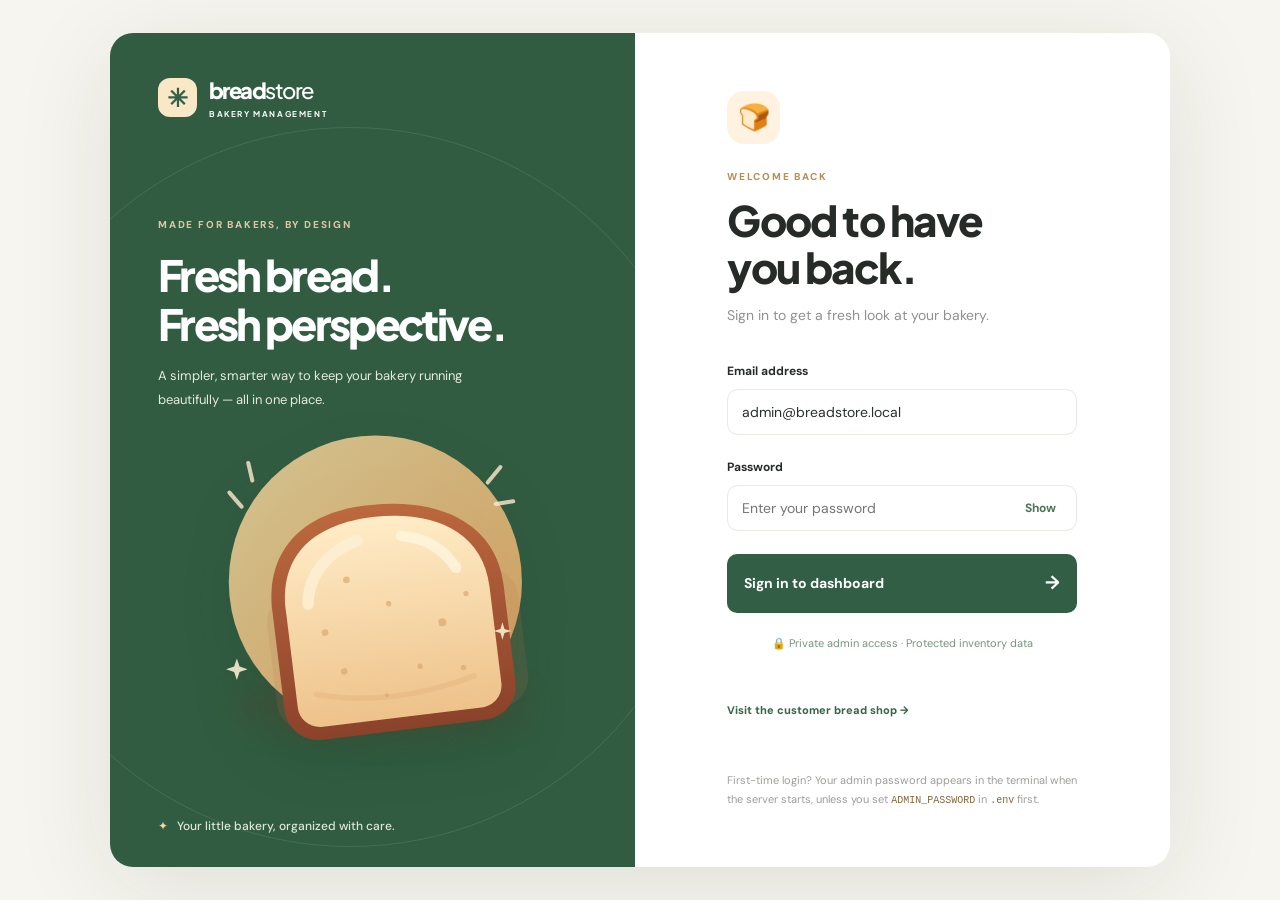
==== static/index.html @ feef4be1 "Initial commit - BreadStore Admin and Customer System" ====
<!doctype html>
<html lang="en">
<head>
 <meta charset="utf-8"/>
 <meta name="viewport" content="width=device-width, initial-scale=1"/>
 <meta name="theme-color" content="#fbf9f5"/>
 <meta name="description" content="BreadStore — a modern breadshop inventory and point-of-sale application."/>
 <title>BreadStore — Bakery Management</title>
 <link rel="preconnect" href="https://fonts.googleapis.com"/>
 <link rel="preconnect" href="https://fonts.gstatic.com" crossorigin/>
 <link href="https://fonts.googleapis.com/css2?family=DM+Sans:wght@400;500;600;700&family=Plus+Jakarta+Sans:wght@400;500;600;700;800&display=swap" rel="stylesheet"/>
 <!-- Bootstrap is included as requested by the portfolio guidelines; custom styles work offline. -->
 <link href="https://cdn.jsdelivr.net/npm/bootstrap@5.3.3/dist/css/bootstrap.min.css" rel="stylesheet"/>
 <link rel="stylesheet" href="/static/style.css"/>
 <script src="/static/app.js" defer></script>
</head>
<body>
 <div id="loginScreen" class="login-screen">
  <div class="login-frame">
   <div class="login-art">
    <div class="login-brand"><span class="brand-mark">✳</span><span>bread<span class="brand-em">store</span><small>BAKERY MANAGEMENT</small></span></div>
    <div class="login-art-middle"><div class="art-label">MADE FOR BAKERS, BY DESIGN</div><h2>Fresh bread.<br/>Fresh perspective.</h2><p>A simpler, smarter way to keep your bakery running beautifully — all in one place.</p><img class="bread-illustration" src="/static/bread-art.svg" alt="Illustration of a freshly baked loaf of bread"/></div>
    <div class="login-art-bottom"><span class="art-orbit">✦</span> Your little bakery, organized with care.</div>
   </div>
   <div class="login-panel">
    <div class="mobile-brand"><span class="brand-mark">✳</span><b>breadstore</b></div>
    <div class="login-form-container">
     <div class="login-icon">🍞</div>
     <div class="eyebrow">WELCOME BACK</div>
     <h1>Good to have<br/>you back.</h1>
     <p class="login-description">Sign in to get a fresh look at your bakery.</p>
     <form id="loginForm">
      <label for="loginEmail">Email address</label>
      <input id="loginEmail" class="field" type="email" name="email" value="admin@breadstore.local" autocomplete="username" required/>
      <label for="loginPassword">Password</label>
      <div class="password-wrap"><input id="loginPassword" class="field" type="password" name="password" placeholder="Enter your password" autocomplete="current-password" required/><button type="button" id="showPassword" aria-label="Show password">Show</button></div>
      <p id="loginError" role="alert" class="login-error" hidden></p>
      <button id="loginButton" class="btn-primary-full" type="submit">Sign in to dashboard <span>→</span></button>
     </form>
     <div class="login-help">🔒 Private admin access · Protected inventory data</div>
     <p class="login-foot"><a href="/shop" style="color:#356848;font-weight:800">Visit the customer bread shop →</a></p>
     <p class="login-foot">First-time login? Your admin password appears in the terminal when the server starts, unless you set <code>ADMIN_PASSWORD</code> in <code>.env</code> first.</p>
    </div>
   </div>
  </div>
 </div>
 <div id="appShell" class="app-shell" hidden>
  <aside id="sidebar" class="sidebar">
   <a class="main-brand" href="#dashboard" data-view="dashboard"><span class="brand-mark">✳</span><span>bread<span class="brand-em">store</span><small>BAKERY MANAGEMENT</small></span></a>
   <div class="side-section-label">WORKSPACE</div>
   <nav id="sideNav" aria-label="Main navigation">
    <a href="#dashboard" data-view="dashboard" class="side-link active"><svg class="ico"><use href="/static/icons.svg#dashboard"/></svg>Overview</a>
    <a href="#inventory" data-view="inventory" class="side-link"><svg class="ico"><use href="/static/icons.svg#box"/></svg>Products & Inventory</a>
    <a href="#pos" data-view="pos" class="side-link"><svg class="ico"><use href="/static/icons.svg#bag"/></svg>Point of Sale</a>
    <a href="#orders" data-view="orders" class="side-link"><svg class="ico"><use href="/static/icons.svg#receipt"/></svg>Customer Orders</a>
    <a href="#movements" data-view="movements" class="side-link"><svg class="ico"><use href="/static/icons.svg#activity"/></svg>Stock Activity</a>
    <a href="#reports" data-view="reports" class="side-link"><svg class="ico"><use href="/static/icons.svg#chart"/></svg>Reports & Insights</a>
   </nav>
   <div class="side-section-label manage-label">MANAGE</div>
   <nav aria-label="Preferences"><a href="/shop" class="side-link"><svg class="ico"><use href="/static/icons.svg#bag"/></svg>Customer storefront ↗</a><a href="#settings" data-view="settings" class="side-link"><svg class="ico"><use href="/static/icons.svg#settings"/></svg>Settings</a></nav>
   <div class="side-spacer"></div>
   <div class="side-note"><span class="note-sparkle">✳</span><b>Little things add up.</b><p>Stay on top of stock, track every sale, and keep things fresh.</p><button data-view="reports" class="note-link">View insights <span>→</span></button></div>
   <div class="sidebar-footer"><div class="avatar">A</div><div class="user-data"><b id="sideUser">Administrator</b><small>Store administrator</small></div><button id="logoutBtn" aria-label="Sign out" title="Sign out"><svg class="ico"><use href="/static/icons.svg#logout"/></svg></button></div>
  </aside>
  <div class="main-shell">
   <header class="topbar"><div class="top-left"><button id="menuToggle" class="icon-btn menu-toggle" title="Open menu"><svg class="ico"><use href="/static/icons.svg#menu"/></svg></button><span class="breadcrumb-main">Workspace</span><span class="breadcrumb-sep">/</span><span id="breadcrumbCurrent">Overview</span></div><div class="top-actions"><span class="today-date" id="todayDate"></span><span class="top-divider"></span><button class="top-avatar" data-view="settings" title="Account settings">A</button></div></header>
   <main id="mainContent" class="main-content" tabindex="-1" aria-live="polite"><div class="loading-screen"><div class="spinner"></div> Preparing your bakery...</div></main>
  </div>
 </div>
 <div id="modalRoot"></div>
 <div id="toastRoot" class="toast-root" aria-live="polite"></div>
</body>
</html>
---- static/style.css ----
:root{--bg:#faf8f4;--paper:#fff;--ink:#262b28;--muted:#91918a;--line:#eeede8;--green:#315e44;--deep:#244b36;--mint:#e9f1e8;--orange:#c47744;--peach:#fff4e8;--danger:#c65d48;--shadow:0 5px 28px rgba(41,43,28,.028);--font:'DM Sans',-apple-system,BlinkMacSystemFont,'Segoe UI',sans-serif;--heading:'Plus Jakarta Sans',var(--font)}
*{box-sizing:border-box}html,body{margin:0;min-height:100%;background:var(--bg);color:var(--ink);font-family:var(--font);font-size:14px;-webkit-font-smoothing:antialiased}button,input,select,textarea{font:inherit}button{cursor:pointer}button:disabled{cursor:not-allowed;opacity:.58}a{text-decoration:none;color:inherit}a:hover{color:inherit}p{margin:0}h1,h2,h3,h4,h5{font-family:var(--heading);letter-spacing:-.042em;margin:0}input:focus,select:focus,textarea:focus,button:focus-visible,a:focus-visible{outline:3px solid #a9c7b1;outline-offset:2px}svg.ico{height:18px;width:18px;stroke:currentColor;stroke-width:1.75;stroke-linecap:round;stroke-linejoin:round;fill:none;flex-shrink:0}.app-shell[hidden],.login-screen[hidden]{display:none!important}
/* LOGIN */
.login-screen{min-height:100vh;background:#f6f5ef;display:grid;place-items:center;padding:30px}.login-frame{display:grid;grid-template-columns:minmax(400px,.98fr) minmax(380px,1fr);width:min(1060px,100%);min-height:690px;border-radius:23px;background:#fff;overflow:hidden;box-shadow:0 20px 100px rgba(34,40,30,.10)}.login-art{background:#315c41;color:#fff;padding:43px 48px 26px;position:relative;min-height:690px;overflow:hidden}.login-art:before{content:'';position:absolute;border:1px solid rgba(255,255,255,.1);border-radius:50%;width:720px;height:720px;left:-120px;top:94px;pointer-events:none}.login-brand,.main-brand{display:flex;align-items:center;gap:12px;line-height:1.1;font:800 22px var(--heading);letter-spacing:-.07em}.brand-mark{width:39px;height:39px;display:inline-grid;place-items:center;background:#f8e8c6;color:#345f48;border-radius:12px;font:900 25px var(--heading);flex-shrink:0;letter-spacing:0}.brand-em{font-weight:500}.login-brand small,.main-brand small{display:block;margin-top:5px;font:700 8px var(--heading);letter-spacing:.2em}.login-art-middle{position:relative;margin-top:98px;z-index:1}.art-label{font-size:10px;font-weight:800;letter-spacing:.18em;color:#ddc6a3}.login-art h2{font-size:43px;line-height:1.16;letter-spacing:-.062em;margin-top:18px;font-weight:800}.login-art p{font-size:13px;line-height:1.8;color:#e4eadf;max-width:320px;margin-top:15px}.bread-illustration{position:relative;width:390px;max-width:100%;display:block;margin:5px auto 0;filter:drop-shadow(0 22px 24px rgba(25,48,30,.13))}.login-art-bottom{position:absolute;bottom:32px;font-size:12px;font-weight:500;color:#dce8da;display:flex;gap:9px;align-items:center}.art-orbit{color:#f7d59a}.login-panel{padding:58px 50px;display:flex;align-items:center;justify-content:center}.login-form-container{max-width:350px;width:100%}.login-icon{background:#fff2e0;width:53px;height:53px;border-radius:17px;display:grid;place-items:center;font-size:26px;margin-bottom:25px}.eyebrow{color:#bd8d54;font-size:10px;letter-spacing:.17em;font-weight:800}.login-form-container h1{font-size:42px;line-height:1.13;margin:12px 0 15px;font-weight:800}.login-description{color:#92918f;font-size:14px;margin-bottom:36px}.login-form-container label{display:block;font-size:12px;font-weight:700;margin:0 0 9px}.field{width:100%;border:1px solid #e9e8e2;border-radius:11px;padding:13px 14px;background:#fff;outline:0;color:#29312b;transition:.2s;height:46px}.field:focus{border-color:#638b6f;box-shadow:0 0 0 3px #dcebdc;outline:0}.login-form-container .field{margin-bottom:23px}.password-wrap{position:relative}.password-wrap input{padding-right:70px}.password-wrap button{position:absolute;right:15px;top:13px;border:0;background:none;color:#4c7555;font-size:12px;font-weight:700}.btn-primary-full{width:100%;display:flex;justify-content:space-between;align-items:center;background:var(--green);color:white;border:0;border-radius:10px;padding:15px 17px;font-weight:700;transition:.2s}.btn-primary-full:hover{background:var(--deep)}.btn-primary-full span{font-size:19px}.login-help{font-size:11px;color:#76947d;text-align:center;margin-top:22px}.login-foot{font-size:11px;line-height:1.75;color:#9f9d98;margin-top:50px}.login-foot code{font-size:10px;color:#87663d}.login-error{color:#a73d30;font-size:12px;margin:-7px 0 16px}.mobile-brand{display:none}
/* SHELL */
.app-shell{min-height:100vh;display:grid;grid-template-columns:248px minmax(0,1fr)}.sidebar{background:#fff;border-right:1px solid #eae9e3;height:100vh;position:sticky;top:0;padding:32px 18px 18px;display:flex;flex-direction:column;z-index:50}.main-brand{font-size:21px;margin:0 11px 48px}.main-brand .brand-mark{background:#315e44;color:#f5e6c5}.main-brand small{color:#a5a69e}.side-section-label{font-size:10px;font-weight:800;letter-spacing:.17em;color:#b1b5aa;padding:0 16px;margin:0 0 14px}.manage-label{margin-top:28px}.sidebar nav{display:grid;gap:5px}.side-link{display:flex;align-items:center;gap:13px;padding:12px 14px;font-size:12px;font-weight:600;color:#747d76;border-radius:10px;transition:.2s}.side-link:hover{background:#f7f8f3;color:var(--green)}.side-link.active{background:#eaf2e9;color:#315c42;font-weight:800}.side-link svg{height:18px;width:18px}.side-spacer{flex:1;min-height:18px}.side-note{margin:0 4px 24px;background:#f4f5ed;border-radius:13px;padding:19px 17px;position:relative;overflow:hidden}.side-note:after{content:'✳';position:absolute;color:#e4e9d9;font-size:115px;right:-21px;bottom:-43px;pointer-events:none}.note-sparkle{color:#659773;font-size:20px;display:block;margin-bottom:11px}.side-note b{font-size:12px;position:relative;z-index:1}.side-note p{font-size:11px;line-height:1.6;color:#899187;margin-top:8px;position:relative;z-index:1}.note-link{font-size:11px;color:#376a4a;font-weight:800;border:0;padding:0;background:none;margin-top:18px;position:relative;z-index:1}.note-link span{margin-left:6px}.sidebar-footer{display:flex;align-items:center;gap:9px;border-top:1px solid var(--line);padding:18px 6px 0}.avatar,.top-avatar{height:34px;width:34px;display:grid;place-items:center;border-radius:10px;background:#f1ded0;color:#a36437;font-family:var(--heading);font-weight:800}.user-data{display:flex;flex-direction:column;overflow:hidden;flex:1}.user-data b{font-size:11px;text-overflow:ellipsis;overflow:hidden;white-space:nowrap}.user-data small{color:#9ca29a;font-size:10px;margin-top:3px}.sidebar-footer button{border:0;background:none;color:#9caaa0;padding:6px}.sidebar-footer button:hover{color:#b2513e}.main-shell{min-width:0}.topbar{height:79px;border-bottom:1px solid #ebeae6;background:rgba(255,255,255,.84);display:flex;justify-content:space-between;align-items:center;padding:0 43px}.top-left{display:flex;align-items:center;gap:12px;font-size:12px}.breadcrumb-main{color:#a4a7a0}.breadcrumb-sep{color:#c2c5c0}.top-left #breadcrumbCurrent{font-weight:700;color:#3b493d}.top-actions{display:flex;align-items:center;gap:22px}.today-date{font-size:12px;color:#8a9488}.top-divider{height:27px;border-right:1px solid #eee}.top-avatar{border:none}.main-content{max-width:1590px;margin:0 auto;padding:35px 44px 65px;min-height:calc(100vh - 79px)}.menu-toggle{display:none!important}.loading-screen{display:grid;place-items:center;gap:18px;min-height:50vh;color:#8a968a;font-weight:600}.spinner{border:3px solid #dfebdc;border-top-color:#447252;height:27px;width:27px;border-radius:50%;animation:spin .8s linear infinite}@keyframes spin{to{transform:rotate(360deg)}}
/* GENERAL */
.page-heading{display:flex;justify-content:space-between;align-items:flex-start;gap:20px;margin-bottom:27px}.page-eyebrow{font-size:10px;letter-spacing:.17em;text-transform:uppercase;font-weight:800;color:#c0956b;margin-bottom:11px}.page-heading h1{font-size:29px;font-weight:800;line-height:1.2}.page-heading p{font-size:13px;color:#999c93;margin-top:11px}.heading-actions{display:flex;align-items:center;gap:10px;flex-wrap:wrap;justify-content:flex-end}.action-btn{height:40px;background:#315e44;color:white;border-radius:9px;border:1px solid #315e44;padding:0 16px;display:inline-flex;gap:9px;align-items:center;justify-content:center;font-size:12px;font-weight:750;white-space:nowrap;transition:.2s}.action-btn:hover{background:#254934;color:#fff}.action-btn.ghost{background:#fff;border-color:#e8e8e1;color:#556357}.action-btn.ghost:hover{background:#f4f8f2}.action-btn.light{background:#e9f0e8;color:#315e44;border-color:#e9f0e8}.action-btn.danger{background:#fff0ed;color:#b65443;border-color:#fae0d9}.action-btn .ico{width:15px;height:15px}.icon-btn{border:1px solid transparent;display:inline-grid;place-items:center;height:32px;width:32px;background:transparent;color:#819083;border-radius:8px}.icon-btn:hover{background:#f2f5ef;color:#315e44}.icon-btn.danger:hover{background:#ffeee9;color:#bf5c4b}.card-surface{background:#fff;border:1px solid #eceee7;border-radius:15px;box-shadow:var(--shadow);min-width:0}.card-pad{padding:23px}.card-header-row{display:flex;justify-content:space-between;align-items:flex-start;gap:10px;margin-bottom:23px}.card-header-row h3{font-size:15px;font-weight:800}.card-header-row p{font-size:11px;color:#9aa098;margin-top:6px}.text-link{border:0;background:none;color:#447753;font-size:11px;font-weight:800;display:inline-flex;gap:6px;align-items:center;white-space:nowrap}.text-link:hover{text-decoration:underline}.text-link .ico{height:13px;width:13px}.muted{color:var(--muted)}.tag{display:inline-flex;align-items:center;gap:5px;font-size:10px;font-weight:700;white-space:nowrap;border-radius:99px;padding:6px 9px}.tag::before{content:'';height:6px;width:6px;border-radius:50%;background:currentColor}.tag.healthy{background:#eaf5ec;color:#538a63}.tag.low{background:#fff2e5;color:#c1853e}.tag.out{background:#fcebe8;color:#bc6253}.tag.archived{background:#f0f0ee;color:#7a827b}.empty-state{padding:35px 12px;text-align:center;color:#9ca19a;font-size:12px}.empty-state .empty-icon{font-size:32px;margin-bottom:12px}.empty-state h4{color:#435044;font-size:14px;margin-bottom:7px}.nowrap{white-space:nowrap}.mono{font-family:ui-monospace,SFMono-Regular,Consolas,monospace}.section-hint{color:#8c9a8b;font-size:11px}.pill-count{background:#f0f4ed;color:#5e8064;padding:3px 8px;border-radius:20px;font-size:10px;font-weight:800}.surface-content{padding:0 23px 14px}
/* DASHBOARD */
.welcome-top{display:flex;align-items:flex-start;justify-content:space-between;margin-bottom:25px;gap:15px}.welcome-top h1{font-size:30px;font-weight:800;letter-spacing:-.055em}.welcome-top p{color:#8d948a;margin-top:10px;font-size:13px}.greeting-leaf{display:inline-block;transform:rotate(20deg)}.dashboard-grid{display:grid;grid-template-columns:repeat(4,minmax(0,1fr));gap:15px}.stat-card{padding:20px 22px;position:relative;min-height:149px;overflow:hidden}.stat-top{display:flex;justify-content:space-between;align-items:center}.stat-card .stat-label{color:#8d978d;font-size:11px;font-weight:650}.stat-icon{width:33px;height:33px;display:grid;place-items:center;background:#f2f6ef;color:#4e8059;border-radius:11px}.stat-icon .ico{height:16px;width:16px}.stat-icon.orange{background:#fff3e9;color:#c08350}.stat-icon.red{background:#fff0ed;color:#c97961}.stat-icon.blue{background:#edf3f8;color:#7095ba}.stat-val{font:800 28px var(--heading);letter-spacing:-.05em;margin-top:17px;line-height:1}.stat-sub{font-size:10px;color:#a1a69d;margin-top:11px;display:flex;gap:5px;align-items:center}.stat-accent{color:#437c50;font-weight:800}.dash-middle{display:grid;grid-template-columns:minmax(0,1.75fr) minmax(280px,1fr);gap:16px;margin-top:18px}.chart-card{padding:23px 25px 19px}.chart-wrap{position:relative;width:100%;overflow:hidden}.chart-svg{width:100%;display:block;overflow:visible}.chart-labels{display:flex;justify-content:space-between;font-size:10px;color:#adb0aa;padding:6px 8px 0 0}.total-revenue{font:800 26px var(--heading);letter-spacing:-.05em}.total-revenue small{font-size:11px;color:#60956a;letter-spacing:0;margin-left:9px}.health-card{padding:23px 24px}.health-visual{display:flex;align-items:center;justify-content:space-between;gap:10px;margin-top:10px}.donut{height:140px;width:140px;flex-shrink:0;border-radius:50%;display:grid;place-items:center;position:relative}.donut:after{content:'';background:#fff;position:absolute;inset:19px;border-radius:50%}.donut-text{position:relative;z-index:1;display:flex;flex-direction:column;align-items:center}.donut-text strong{font:800 26px var(--heading)}.donut-text span{font-size:10px;color:#a4aca2}.health-legend{display:grid;gap:18px;min-width:115px}.legend-row{display:flex;gap:9px;align-items:center;font-size:11px;color:#8f9c8f}.legend-dot{height:8px;width:8px;border-radius:50%;flex-shrink:0}.legend-row b{color:#38483a;margin-left:auto}.dash-bottom{display:grid;grid-template-columns:minmax(0,1.1fr) minmax(0,1fr);gap:16px;margin-top:18px}.alert-row,.recent-row{display:flex;align-items:center;justify-content:space-between;gap:10px;padding:12px 0;border-top:1px solid #f1f2ed}.alert-row:first-child,.recent-row:first-child{border-top:0}.product-ident{display:flex;align-items:center;gap:12px;min-width:0}.product-ident div:last-child{min-width:0}.product-ident b{font-size:11px;font-weight:800;display:block;overflow:hidden;text-overflow:ellipsis;white-space:nowrap}.product-ident small{font-size:10px;color:#a2a8a0;display:block;margin-top:4px;overflow:hidden;text-overflow:ellipsis;white-space:nowrap}.product-symbol{height:37px;width:37px;border-radius:10px;background:#fbf3e8;display:grid;place-items:center;font-size:19px;flex-shrink:0}.product-symbol.pink{background:#faf0f2}.product-symbol.green{background:#eaf2e8}.product-symbol.blue{background:#eef0fa}.product-symbol.peach{background:#fff2e4}.alert-stock{text-align:right;white-space:nowrap}.alert-stock strong{display:block;font-size:12px;color:#c0734a}.alert-stock small{color:#b0b5ad;font-size:10px}.recent-row .receipt-no{font-size:11px;font-weight:800}.recent-row .receipt-meta{font-size:10px;color:#a3a99e;margin-top:5px}.recent-row strong{font-size:12px}.bread-banner{background:#ebf0e5;border-radius:16px;min-height:124px;margin-top:19px;display:flex;justify-content:space-between;align-items:center;padding:22px 33px;overflow:hidden;position:relative}.bread-banner:before,.bread-banner:after{content:'✳';position:absolute;font-size:126px;color:#d9e6d4;right:200px;bottom:-65px;opacity:.75}.bread-banner:after{right:10px;bottom:6px;transform:rotate(25deg);font-size:83px}.bread-banner div{position:relative;z-index:1}.bread-banner span{color:#6b996b;font-size:10px;font-weight:800;letter-spacing:.14em}.bread-banner h3{font-size:19px;font-weight:800;margin:9px 0 6px}.bread-banner p{font-size:11px;color:#7e9080}.bread-banner button{position:relative;z-index:1}
/* TABLES */
.toolbar{background:white;border:1px solid #ecede7;border-radius:13px;padding:13px;display:flex;align-items:center;gap:10px;flex-wrap:wrap;margin-bottom:15px}.searchbox{height:39px;min-width:225px;flex:1;border:1px solid #e6e8e1;display:flex;gap:9px;align-items:center;padding:0 12px;border-radius:9px;color:#92a093}.searchbox:focus-within{border-color:#8bb298}.searchbox svg{width:16px;height:16px}.searchbox input{border:none;outline:0!important;box-shadow:none!important;background:none;width:100%;font-size:12px;color:#3e4840}.filter-select{height:39px;border:1px solid #e6e8e1;border-radius:9px;color:#66756a;font-size:12px;padding:0 33px 0 12px;background:#fff;min-width:120px}.table-card{overflow:hidden}.table-head{display:flex;align-items:center;justify-content:space-between;gap:12px;padding:21px 22px;border-bottom:1px solid #f0f1eb}.table-head h3{font-size:14px;font-weight:800}.table-head small{font-size:11px;color:#adb3a9}.table-scroll{width:100%;overflow-x:auto}.data-table{width:100%;border-collapse:collapse;min-width:720px}.data-table thead{background:#fafbf8}.data-table th{padding:13px 19px;color:#9ca49a;font-size:10px;letter-spacing:.065em;font-weight:800;white-space:nowrap;text-align:left}.data-table td{padding:13px 19px;border-top:1px solid #f1f2ed;font-size:11px;color:#68766a;white-space:nowrap}.data-table tbody tr:hover{background:#fcfdfb}.data-table td b{color:#39483c;font-weight:750}.data-table .row-actions{display:flex;gap:2px;justify-content:flex-end}.data-table .right{text-align:right}.data-table .td-product{min-width:190px}.data-table .td-product .product-symbol{width:36px;height:36px}.data-table .td-product .product-ident b{font-size:11px}.data-table .td-product .product-ident small{font-size:10px}.inventory-meta{display:flex;align-items:center;justify-content:space-between;font-size:11px;color:#9ca69b;padding:15px 22px;border-top:1px solid var(--line)}.stock-number{color:#3a513c;font-weight:800}.stock-number.low-val{color:#c68149}.stock-number.out-val{color:#c96151}
/* POS */
.pos-layout{display:grid;grid-template-columns:minmax(0,1fr) 332px;align-items:start;gap:17px}.pos-products{min-width:0}.pos-filter{display:flex;gap:7px;overflow-x:auto;padding-bottom:15px}.chip-btn{background:#fff;border:1px solid #e6e9e1;border-radius:99px;padding:9px 14px;font-size:11px;font-weight:700;white-space:nowrap;color:#7b897c;transition:.2s}.chip-btn.active,.chip-btn:hover{background:#325e45;border-color:#325e45;color:#fff}.pos-grid{display:grid;grid-template-columns:repeat(3,minmax(0,1fr));gap:13px}.pos-card{padding:12px;border:1px solid #ebede7;background:#fff;border-radius:14px;transition:.2s;text-align:left;min-width:0}.pos-card:hover{border-color:#b6d1b9;box-shadow:0 8px 24px rgba(41,70,42,.08);transform:translateY(-1px)}.pos-card:disabled{opacity:.6;transform:none}.pos-card .pos-image{height:105px;border-radius:10px;display:grid;place-items:center;background:#fbf2e6;font-size:51px;margin-bottom:12px}.pos-image.pink{background:#fcf0f1}.pos-image.blue{background:#edf2f6}.pos-image.green{background:#edf5eb}.pos-card h4{font-size:11px;font-weight:800;letter-spacing:-.015em;white-space:nowrap;overflow:hidden;text-overflow:ellipsis;margin:0 0 7px}.pos-card p{font-size:10px;color:#9aa39a}.pos-price{display:flex;align-items:center;justify-content:space-between;margin-top:11px}.pos-price strong{color:#375b42;font-size:13px}.pos-add{width:26px;height:26px;background:#edf3eb;display:grid;place-items:center;border-radius:8px;color:#437855;font-size:20px;line-height:1}.pos-cart{position:sticky;top:100px;padding:22px 20px}.pos-cart-head{display:flex;justify-content:space-between;align-items:center;border-bottom:1px solid var(--line);padding-bottom:18px}.pos-cart-head h3{font-size:15px;font-weight:800}.cart-empty{padding:52px 12px;text-align:center;color:#a5ada2}.cart-empty span{font-size:34px;display:block;margin-bottom:13px}.cart-empty b{font-size:13px;color:#566658;display:block}.cart-empty p{font-size:11px;line-height:1.6;margin-top:7px}.cart-line{display:flex;gap:10px;align-items:flex-start;border-bottom:1px solid #f0f2ec;padding:15px 0}.cart-line .product-symbol{height:38px;width:38px}.cart-line-info{flex:1;min-width:0}.cart-line-info b{font-size:11px;display:block;overflow:hidden;text-overflow:ellipsis;white-space:nowrap}.cart-line-info small{color:#9ca89d;font-size:10px}.cart-line-right{text-align:right;display:flex;flex-direction:column;gap:7px;align-items:flex-end}.cart-line-right strong{font-size:11px}.qty-control{display:inline-flex;align-items:center;border:1px solid #e7ebe4;border-radius:6px;overflow:hidden;gap:4px}.qty-control button{height:25px;width:24px;border:0;background:white;color:#537b5b}.qty-control button:hover{background:#edf4ea}.qty-control span{font-size:11px;font-weight:800;min-width:18px;text-align:center}.cart-footer{margin-top:23px}.cart-subtotal{display:flex;justify-content:space-between;margin:10px 0;font-size:11px;color:#929c92}.cart-total{display:flex;justify-content:space-between;align-items:center;padding:17px 0;border-top:1px dashed #e8ece3;margin-top:11px;font-weight:800}.cart-total strong{font:800 24px var(--heading);color:#2f523b}.cart-pay{width:100%;padding:15px}.sale-search{margin-bottom:14px}.sale-search .searchbox{background:white}
/* REPORTS */
.report-kpis{display:grid;grid-template-columns:repeat(4,minmax(0,1fr));gap:15px;margin-bottom:18px}.report-flex{display:grid;grid-template-columns:minmax(0,1.6fr) minmax(280px,1fr);gap:16px;margin-top:17px}.top-product-row{display:grid;grid-template-columns:22px minmax(0,1fr) 40px;gap:9px;align-items:center;padding:10px 0}.top-product-row .rank{color:#aeb5ab;font:800 11px var(--heading)}.top-product-row b{font-size:11px}.top-product-row strong{text-align:right;font-size:11px}.mini-bar{height:6px;background:#f1f4ee;border-radius:9px;margin-top:8px;overflow:hidden}.mini-bar-fill{height:100%;background:#8bb18e;border-radius:9px}.category-row{display:flex;justify-content:space-between;align-items:center;padding:11px 0;border-top:1px solid #f1f2ed;font-size:11px}.category-row:first-child{border:0}.category-row strong{font-weight:800}.recommendation-header{margin-top:27px;margin-bottom:17px;display:flex;justify-content:space-between;align-items:center}.recommendation-header h3{font-size:17px;font-weight:800}.recommendation-header p{color:#9da49a;font-size:11px;margin-top:6px}.insight-list{display:grid;grid-template-columns:repeat(2,minmax(0,1fr));gap:13px}.insight-card{display:flex;align-items:center;gap:14px;padding:16px 19px}.insight-card .product-symbol{height:48px;width:48px;font-size:25px}.insight-body{flex:1;min-width:0}.insight-body b{display:block;font-size:12px}.insight-body p{font-size:10px;color:#a3afa3;margin:5px 0 0}.insight-order{text-align:right;white-space:nowrap}.insight-order b{font-size:17px;color:#336244}.insight-order small{display:block;color:#9ca59b;font-size:10px}.method-note{margin-top:12px;color:#a3aaa0;font-size:10px;line-height:1.6;background:#fff;border:1px solid #e9ece6;padding:12px 15px;border-radius:10px}
/* SETTINGS */
.settings-layout{display:grid;grid-template-columns:minmax(0,1fr) minmax(280px,1fr);gap:17px}.profile-line{display:flex;align-items:center;gap:16px}.profile-line .avatar{width:58px;height:58px;font-size:23px;border-radius:18px}.profile-line b{font-size:17px;display:block}.profile-line span{font-size:12px;color:#9aa399}.keyline{height:1px;background:var(--line);margin:22px 0}.detail-row{display:flex;justify-content:space-between;align-items:center;margin-top:16px;color:#899589;font-size:12px}.detail-row strong{color:#485e4c}.settings-form label,.modal-body label{display:block;font-weight:700;font-size:11px;color:#465849;margin:0 0 7px}.settings-form .field{margin-bottom:15px}.settings-form button{margin-top:5px}.settings-subhead{font-size:13px;font-weight:800;margin-bottom:14px}.tech-list{display:grid;gap:11px;margin-top:15px}.tech-row{display:flex;align-items:center;gap:9px;color:#6f7b71;font-size:11px}.tech-row .ico{color:#538865;width:16px;height:16px}
/* MODALS, TOAST */
.modal-backdrop-custom{position:fixed;inset:0;background:rgba(18,34,23,.42);z-index:100;display:flex;align-items:center;justify-content:center;padding:20px;backdrop-filter:blur(3px)}.modal-box{width:min(490px,100%);max-height:min(90vh,790px);overflow-y:auto;border-radius:17px;background:#fff;box-shadow:0 30px 120px rgba(0,0,0,.20)}.modal-top{display:flex;justify-content:space-between;gap:12px;align-items:center;padding:23px 25px;border-bottom:1px solid #eef1eb}.modal-top h2{font-size:19px;font-weight:800}.modal-top p{font-size:11px;color:#9aa59d;margin-top:7px}.modal-body{padding:22px 25px}.form-grid{display:grid;grid-template-columns:1fr 1fr;column-gap:14px;row-gap:15px}.form-control-wrap.wide{grid-column:1/-1}.form-control-wrap .field{margin:0;font-size:12px;height:42px;padding:10px 11px}.form-control-wrap select.field{padding-right:20px}.modal-footer-row{display:flex;justify-content:flex-end;gap:9px;border-top:1px solid var(--line);padding:18px 25px}.modal-footer-row .action-btn{min-width:96px}.small-description{font-size:11px;color:#9baa9c;line-height:1.6;margin-top:13px}.stock-big-number{display:flex;align-items:baseline;gap:9px;font-size:12px;color:#a2a9a1;margin-bottom:18px}.stock-big-number b{font:800 30px var(--heading);color:#345942}.field-note{color:#a0a8a0;font-size:10px;margin-top:5px}.toast-root{position:fixed;bottom:22px;right:22px;z-index:160;display:grid;gap:9px}.notice-toast{min-width:280px;max-width:400px;background:#294f38;border-radius:12px;padding:15px 17px;color:#fff;box-shadow:0 16px 40px rgba(24,43,26,.22);display:flex;align-items:center;gap:12px;font-weight:650;font-size:12px;animation:pop .2s ease}.notice-toast.error{background:#b65041}.notice-toast .ico{width:17px;height:17px}@keyframes pop{from{transform:translateY(10px);opacity:0}to{transform:translateY(0);opacity:1}}
@media(max-width:1270px){.dashboard-grid,.report-kpis{grid-template-columns:repeat(2,minmax(0,1fr))}.pos-grid{grid-template-columns:repeat(2,minmax(0,1fr))}.main-content{padding:30px}.topbar{padding:0 30px}.dash-middle,.dash-bottom,.report-flex{grid-template-columns:minmax(0,1fr) minmax(260px,.85fr)}.donut{width:118px;height:118px}}
@media(max-width:1050px){.app-shell{grid-template-columns:210px minmax(0,1fr)}.sidebar{padding:27px 11px 15px}.main-brand{margin-left:9px}.side-link{gap:9px;font-size:11px;padding:12px 9px}.side-note{padding:14px}.main-content{padding:25px}.topbar{padding:0 25px}.pos-layout{grid-template-columns:minmax(0,1fr)}.pos-cart{position:static}.pos-grid{grid-template-columns:repeat(3,minmax(0,1fr))}.dash-middle,.dash-bottom,.report-flex{grid-template-columns:minmax(0,1fr)}.donut{width:155px;height:155px}}
@media(max-width:760px){.login-screen{padding:0}.login-frame{display:block;min-height:100vh;border-radius:0}.login-art{display:none}.login-panel{min-height:100vh;padding:30px}.mobile-brand{display:flex;position:absolute;top:25px;left:25px;align-items:center;gap:9px;font:800 18px var(--heading)}.login-form-container h1{font-size:36px}.app-shell{display:block}.sidebar{position:fixed;top:0;bottom:0;left:0;width:250px;transform:translateX(-110%);transition:transform .25s;box-shadow:0 30px 60px rgba(23,43,25,.06)}.sidebar.open{transform:translateX(0)}.menu-toggle{display:grid!important}.topbar{height:65px;padding:0 17px}.main-content{padding:23px 17px 55px}.today-date{display:none}.top-divider{display:none}.welcome-top h1,.page-heading h1{font-size:25px}.page-heading{flex-wrap:wrap}.heading-actions{width:100%;justify-content:flex-start}.dashboard-grid,.report-kpis{grid-template-columns:repeat(2,minmax(0,1fr));gap:10px}.stat-card{padding:16px;min-height:137px}.stat-val{font-size:24px}.pos-grid{grid-template-columns:repeat(2,minmax(0,1fr))}.insight-list,.settings-layout{grid-template-columns:1fr}.bread-banner{padding:23px}.bread-banner button{margin-left:10px}.health-visual{justify-content:space-around}.topbar .top-actions{gap:0}}
@media(max-width:430px){.dashboard-grid,.report-kpis{grid-template-columns:1fr 1fr}.stat-card{padding:14px}.stat-card .stat-label{font-size:10px}.stat-val{font-size:23px}.stat-sub{font-size:9px}.health-visual{gap:9px}.donut{width:123px;height:123px}.health-legend{min-width:100px}.pos-grid{gap:10px}.pos-card{padding:10px}.pos-card .pos-image{height:85px;font-size:38px}.pos-card h4{font-size:10px}.insight-card{padding:12px}.page-heading h1{font-size:23px}.toolbar{flex-direction:column;align-items:stretch}.searchbox{min-width:0;flex:auto}.filter-select{width:100%}.modal-top,.modal-body{padding:18px}.modal-footer-row{padding:15px 18px}.form-grid{column-gap:10px}}
/* CUSTOMER PICKUP ORDERS */
.orders-toolbar{display:flex;gap:15px;align-items:end;margin-bottom:18px;flex-wrap:wrap}.orders-toolbar>div:first-child{flex:1;min-width:200px}.orders-toolbar .field{min-width:200px;max-width:500px}.orders-label{font-size:11px;font-weight:800;color:#758779;display:block;margin-bottom:8px}.orders-list{display:grid;gap:15px}.order-admin-card{padding:22px 25px}.order-admin-header,.order-admin-body,.order-admin-actions{display:flex;justify-content:space-between;gap:20px;flex-wrap:wrap}.order-admin-header{align-items:start;border-bottom:1px solid #eef1eb;padding-bottom:15px}.order-admin-header h3{font-size:16px;font-weight:800;margin-bottom:7px}.order-admin-header p{font-size:12px;color:#667967;margin-bottom:5px}.order-admin-header small{font-size:10px;color:#a3aaa1}.order-status{font-size:11px;padding:7px 11px;font-weight:800;border-radius:18px;color:#396e4c;background:#e6f2e9}.order-status.status-cancelled{background:#fbece9;color:#ac5045}.order-status.status-pending{background:#fbefdb;color:#9c7028}.order-status.status-preparing{background:#e7effa;color:#4372a1}.order-status.status-ready{background:#e1f3e4;color:#397a4a}.order-admin-body{padding:18px 0}.order-items{flex:1;min-width:220px}.order-item{display:flex;justify-content:space-between;gap:24px;margin-bottom:9px;font-size:12px}.order-admin-meta{flex:1;min-width:200px;display:flex;flex-direction:column;gap:7px;color:#798978;font-size:11px}.order-admin-meta strong{font-size:15px;color:#385741;margin-top:7px}.order-admin-actions{justify-content:flex-end;border-top:1px solid #eef1eb;padding-top:17px}.order-admin-actions .action-btn{font-size:11px}
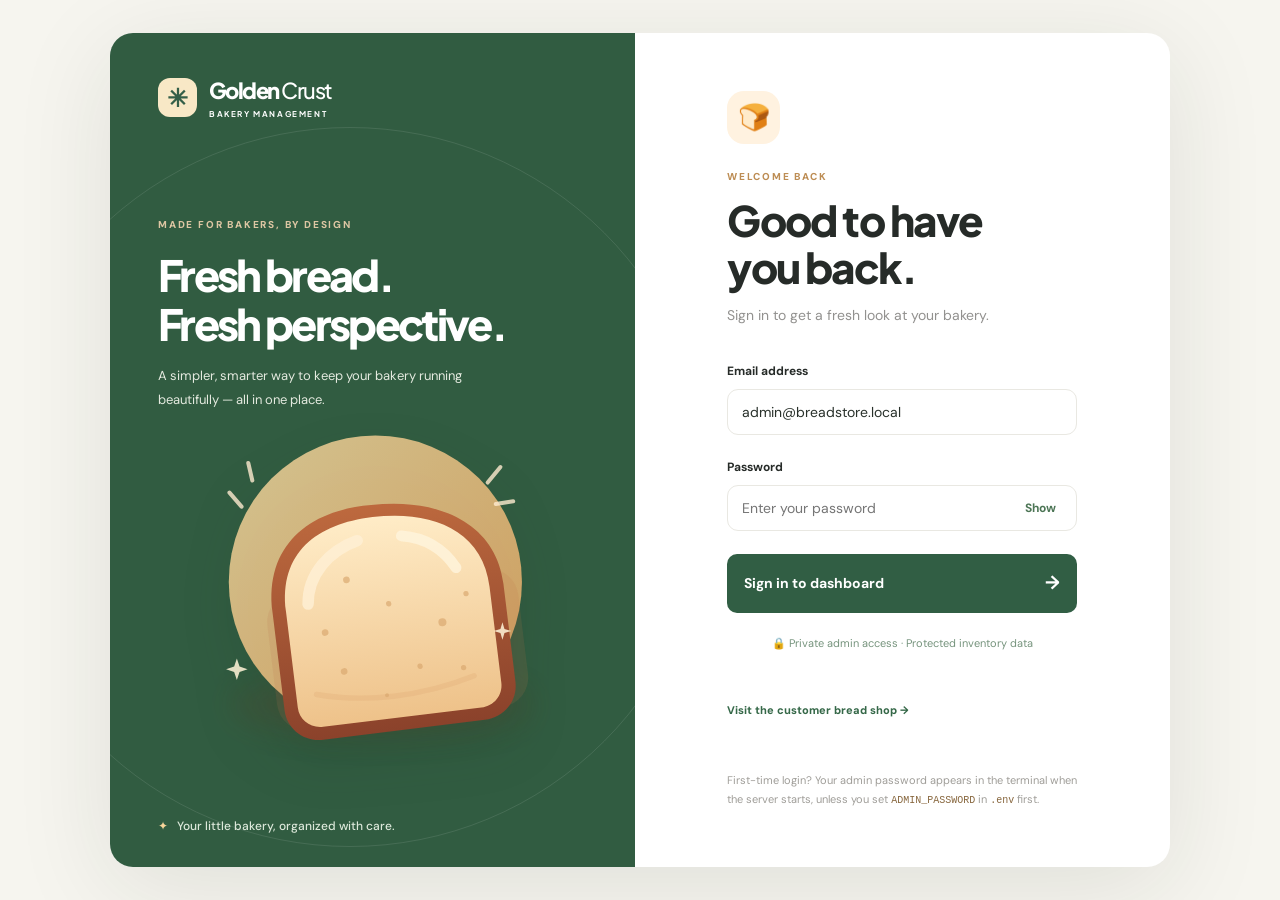
==== commit 77e461d1: "Rebrand to Golden Crust and add bread product images" ====
--- a/static/index.html
+++ b/static/index.html
@@ -4,8 +4,8 @@
  <meta charset="utf-8"/>
  <meta name="viewport" content="width=device-width, initial-scale=1"/>
  <meta name="theme-color" content="#fbf9f5"/>
- <meta name="description" content="BreadStore — a modern breadshop inventory and point-of-sale application."/>
- <title>BreadStore — Bakery Management</title>
+ <meta name="description" content="Golden Crust — a modern bakery inventory and point-of-sale application."/>
+ <title>Golden Crust — Bakery Management</title>
  <link rel="preconnect" href="https://fonts.googleapis.com"/>
  <link rel="preconnect" href="https://fonts.gstatic.com" crossorigin/>
  <link href="https://fonts.googleapis.com/css2?family=DM+Sans:wght@400;500;600;700&family=Plus+Jakarta+Sans:wght@400;500;600;700;800&display=swap" rel="stylesheet"/>
@@ -18,12 +18,12 @@
  <div id="loginScreen" class="login-screen">
   <div class="login-frame">
    <div class="login-art">
-    <div class="login-brand"><span class="brand-mark">✳</span><span>bread<span class="brand-em">store</span><small>BAKERY MANAGEMENT</small></span></div>
+    <div class="login-brand"><span class="brand-mark">✳</span><span>Golden <span class="brand-em">Crust</span><small>BAKERY MANAGEMENT</small></span></div>
     <div class="login-art-middle"><div class="art-label">MADE FOR BAKERS, BY DESIGN</div><h2>Fresh bread.<br/>Fresh perspective.</h2><p>A simpler, smarter way to keep your bakery running beautifully — all in one place.</p><img class="bread-illustration" src="/static/bread-art.svg" alt="Illustration of a freshly baked loaf of bread"/></div>
     <div class="login-art-bottom"><span class="art-orbit">✦</span> Your little bakery, organized with care.</div>
    </div>
    <div class="login-panel">
-    <div class="mobile-brand"><span class="brand-mark">✳</span><b>breadstore</b></div>
+    <div class="mobile-brand"><span class="brand-mark">✳</span><b>Golden Crust</b></div>
     <div class="login-form-container">
      <div class="login-icon">🍞</div>
      <div class="eyebrow">WELCOME BACK</div>
@@ -46,7 +46,7 @@
  </div>
  <div id="appShell" class="app-shell" hidden>
   <aside id="sidebar" class="sidebar">
-   <a class="main-brand" href="#dashboard" data-view="dashboard"><span class="brand-mark">✳</span><span>bread<span class="brand-em">store</span><small>BAKERY MANAGEMENT</small></span></a>
+   <a class="main-brand" href="#dashboard" data-view="dashboard"><span class="brand-mark">✳</span><span>Golden <span class="brand-em">Crust</span><small>BAKERY MANAGEMENT</small></span></a>
    <div class="side-section-label">WORKSPACE</div>
    <nav id="sideNav" aria-label="Main navigation">
     <a href="#dashboard" data-view="dashboard" class="side-link active"><svg class="ico"><use href="/static/icons.svg#dashboard"/></svg>Overview</a>
--- a/static/style.css
+++ b/static/style.css
@@ -24,3 +24,9 @@
 @media(max-width:430px){.dashboard-grid,.report-kpis{grid-template-columns:1fr 1fr}.stat-card{padding:14px}.stat-card .stat-label{font-size:10px}.stat-val{font-size:23px}.stat-sub{font-size:9px}.health-visual{gap:9px}.donut{width:123px;height:123px}.health-legend{min-width:100px}.pos-grid{gap:10px}.pos-card{padding:10px}.pos-card .pos-image{height:85px;font-size:38px}.pos-card h4{font-size:10px}.insight-card{padding:12px}.page-heading h1{font-size:23px}.toolbar{flex-direction:column;align-items:stretch}.searchbox{min-width:0;flex:auto}.filter-select{width:100%}.modal-top,.modal-body{padding:18px}.modal-footer-row{padding:15px 18px}.form-grid{column-gap:10px}}
 /* CUSTOMER PICKUP ORDERS */
 .orders-toolbar{display:flex;gap:15px;align-items:end;margin-bottom:18px;flex-wrap:wrap}.orders-toolbar>div:first-child{flex:1;min-width:200px}.orders-toolbar .field{min-width:200px;max-width:500px}.orders-label{font-size:11px;font-weight:800;color:#758779;display:block;margin-bottom:8px}.orders-list{display:grid;gap:15px}.order-admin-card{padding:22px 25px}.order-admin-header,.order-admin-body,.order-admin-actions{display:flex;justify-content:space-between;gap:20px;flex-wrap:wrap}.order-admin-header{align-items:start;border-bottom:1px solid #eef1eb;padding-bottom:15px}.order-admin-header h3{font-size:16px;font-weight:800;margin-bottom:7px}.order-admin-header p{font-size:12px;color:#667967;margin-bottom:5px}.order-admin-header small{font-size:10px;color:#a3aaa1}.order-status{font-size:11px;padding:7px 11px;font-weight:800;border-radius:18px;color:#396e4c;background:#e6f2e9}.order-status.status-cancelled{background:#fbece9;color:#ac5045}.order-status.status-pending{background:#fbefdb;color:#9c7028}.order-status.status-preparing{background:#e7effa;color:#4372a1}.order-status.status-ready{background:#e1f3e4;color:#397a4a}.order-admin-body{padding:18px 0}.order-items{flex:1;min-width:220px}.order-item{display:flex;justify-content:space-between;gap:24px;margin-bottom:9px;font-size:12px}.order-admin-meta{flex:1;min-width:200px;display:flex;flex-direction:column;gap:7px;color:#798978;font-size:11px}.order-admin-meta strong{font-size:15px;color:#385741;margin-top:7px}.order-admin-actions{justify-content:flex-end;border-top:1px solid #eef1eb;padding-top:17px}.order-admin-actions .action-btn{font-size:11px}
+
+/* Golden Crust bakery photography: fit product thumbnails without distorting them. */
+.product-symbol { overflow:hidden; padding:0; }
+.product-symbol img { display:block; width:100%; height:100%; object-fit:cover; border-radius:10px; }
+.pos-card .pos-image { overflow:hidden; padding:0; }
+.pos-card .pos-image img { display:block; width:100%; height:100%; object-fit:cover; border-radius:10px; }
